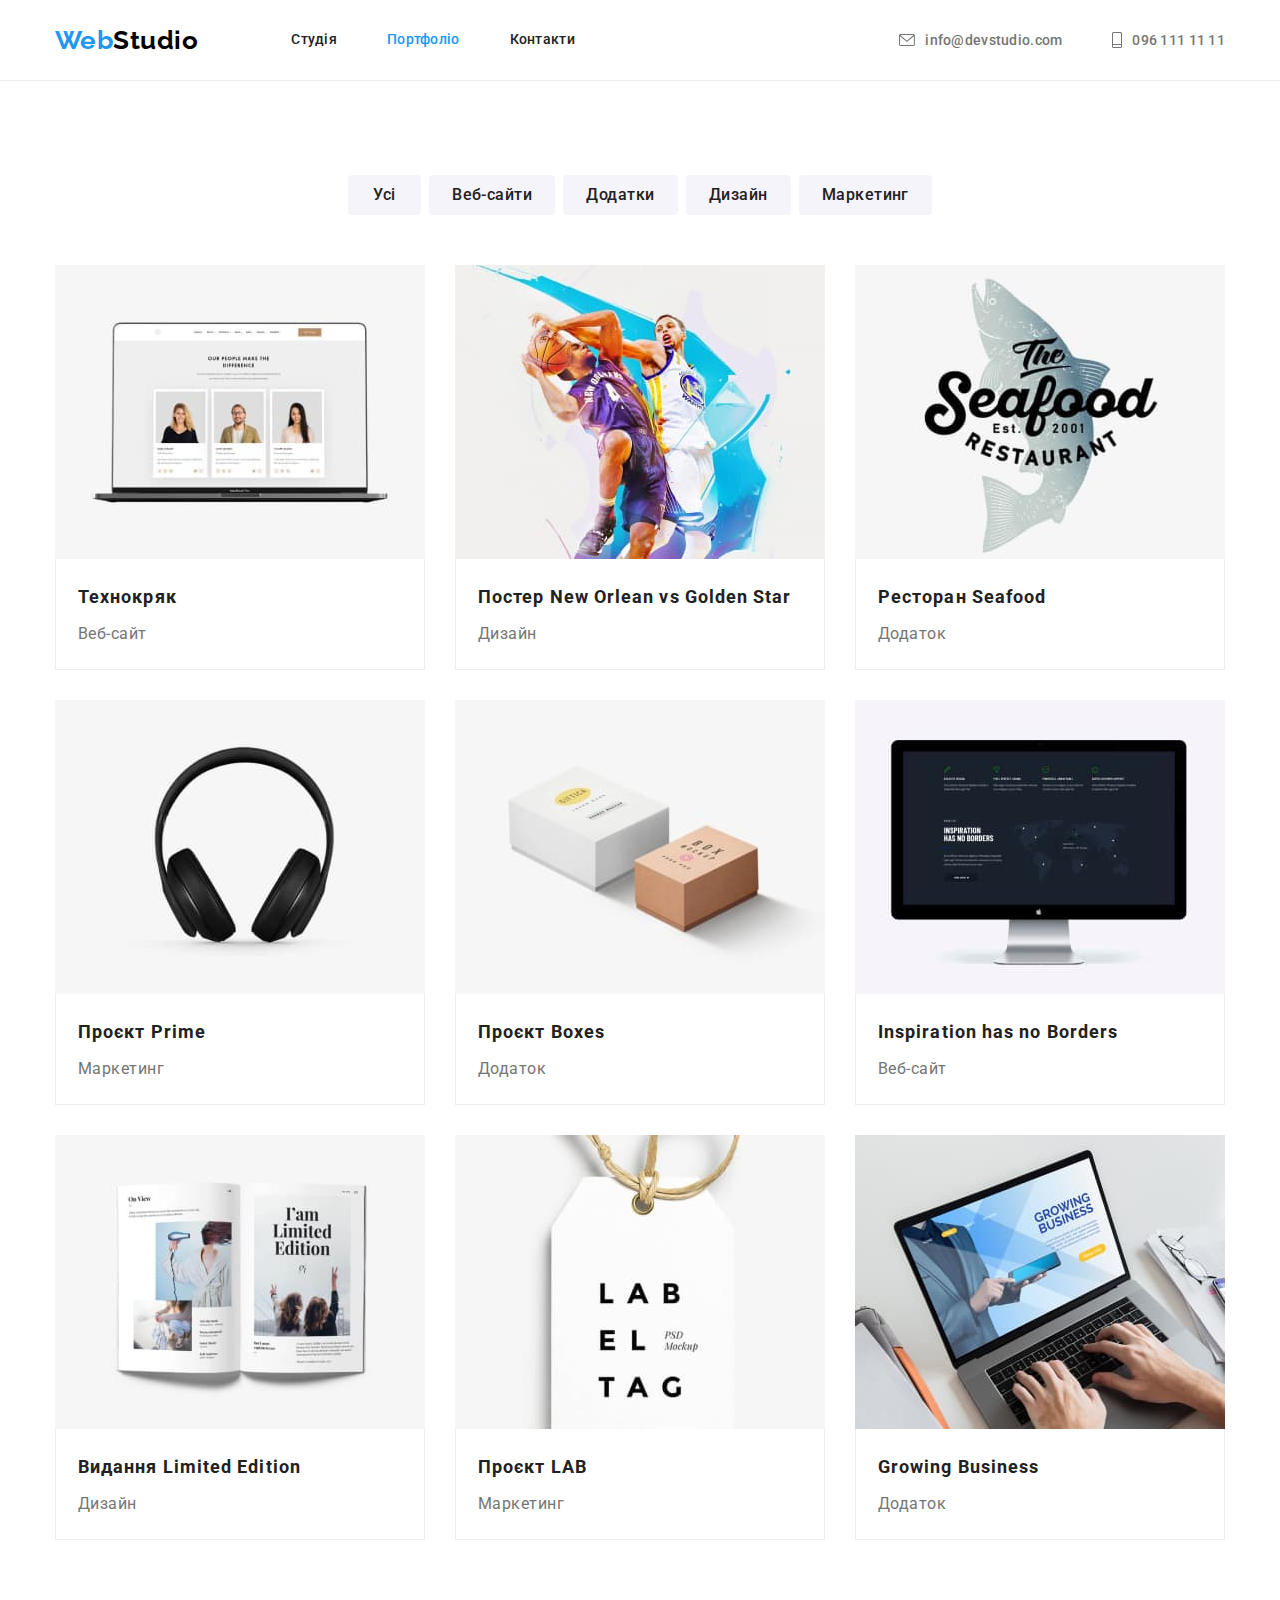
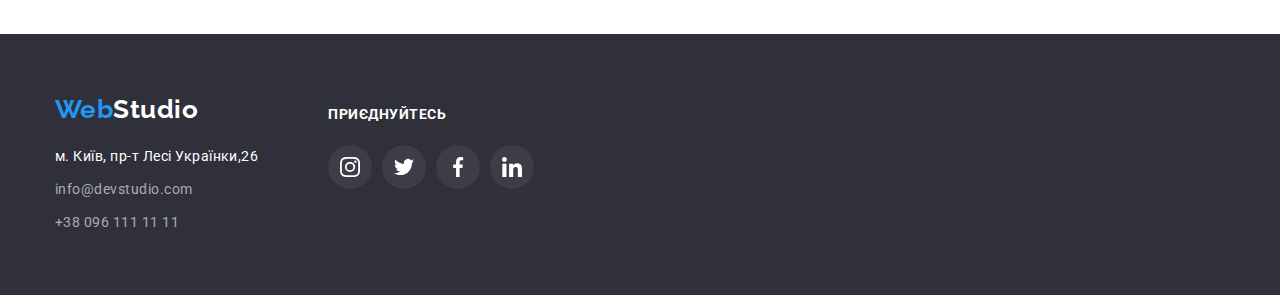
==== portfolio.html @ 96c7c868 "start" ====
<!DOCTYPE html>
<html lang="uk">
  <head>
    <meta charset="UTF-8" />
    <meta http-equiv="X-UA-Compatible" content="IE=edge" />
    <meta name="viewport" content="width=device-width, initial-scale=1.0" />
    <title>Портфоліо</title>

    <link rel="preconnect" href="https://fonts.googleapis.com" />
    <link rel="preconnect" href="https://fonts.gstatic.com" crossorigin />
    <link
      rel="stylesheet"
      href="https://fonts.googleapis.com/css2?family=Raleway:wght@700&family=Roboto:wght@400;500;700;900&display=swap"
    />
    <link
      rel="stylesheet"
      href="https://cdnjs.cloudflare.com/ajax/libs/modern-normalize/1.1.0/modern-normalize.min.css"
    />
    <link rel="stylesheet" href="./css/style.css" />
  </head>
  <body>
    <header class="header">
      <div class="container nav-flex">
        <nav class="header-nav">
          <a class="logo link" href="./index.html"
            >Web<span class="logo-black">Studio</span></a
          >
          <ul class="header-nav-list list">
            <li class="header-nav-item">
              <a class="header-nav-link link" href="./index.html">Студія</a>
            </li>
            <li class="header-nav-item">
              <a class="header-nav-link link current" href="./portfolio.html"
                >Портфоліо</a
              >
            </li>
            <li class="header-nav-item">
              <a class="header-nav-link link" href="">Контакти</a>
            </li>
          </ul>
        </nav>
        <ul class="header-contact-list list">
          <li class="header-contact-item">
            <a class="header-contact-link link" href="mailto:info@devstudio.com"
              ><svg class="contact-icon" width="16" height="12">
                <use href="./images/icons.svg#icon-envelope"></use></svg
              >info@devstudio.com</a
            >
          </li>
          <li class="header-contact-item">
            <a class="header-contact-link link" href="tel:+380961111111"
              ><svg class="contact-icon" width="10" height="16">
                <use href="./images/icons.svg#icon-mobile"></use></svg
              >096 111 11 11</a
            >
          </li>
        </ul>
      </div>
    </header>

    <main>
      <section class="portfolio-section">
        <div class="container">
          <ul class="portfolio-btn-list list">
            <li class="portfolio-btn-item">
              <button class="portfolio-btn" type="button">Усі</button>
            </li>
            <li class="portfolio-btn-item">
              <button class="portfolio-btn" type="button">Веб-сайти</button>
            </li>
            <li class="portfolio-btn-item">
              <button class="portfolio-btn" type="button">Додатки</button>
            </li>
            <li class="portfolio-btn-item">
              <button class="portfolio-btn" type="button">Дизайн</button>
            </li>
            <li class="portfolio-btn-item">
              <button class="portfolio-btn" type="button">Маркетинг</button>
            </li>
          </ul>
        </div>
        <div class="container">
          <ul class="portfolio-list list">
            <li class="portfolio-item">
              <img
                src="./images/img1.jpg"
                width="370"
                height="294"
                alt="відкритий ноутбук з сайтом Технокряк"
              />
              <div class="portfolio-border">
                <h2 class="portfolio-list-title">Технокряк</h2>
                <p class="portfolio-list-text">Веб-сайт</p>
              </div>
            </li>
            <li class="portfolio-item">
              <img
                src="./images/img2.jpg"
                width="370"
                height="294"
                alt="хлопці грають в баскетбол"
              />
              <div class="portfolio-border">
                <h2 class="portfolio-list-title">
                  Постер New Orlean vs Golden Star
                </h2>
                <p class="portfolio-list-text">Дизайн</p>
              </div>
            </li>
            <li class="portfolio-item">
              <img
                src="./images/img3.jpg"
                width="370"
                height="294"
                alt="логотип ресторана Seafood"
              />
              <div class="portfolio-border">
                <h2 class="portfolio-list-title">Ресторан Seafood</h2>
                <p class="portfolio-list-text">Додаток</p>
              </div>
            </li>
            <li class="portfolio-item">
              <img
                src="./images/img4.jpg"
                width="370"
                height="294"
                alt="навушники"
              />
              <div class="portfolio-border">
                <h2 class="portfolio-list-title">Проєкт Prime</h2>
                <p class="portfolio-list-text">Маркетинг</p>
              </div>
            </li>
            <li class="portfolio-item">
              <img
                src="./images/img5.jpg"
                width="370"
                height="294"
                alt="дві коробки"
              />
              <div class="portfolio-border">
                <h2 class="portfolio-list-title">Проєкт Boxes</h2>
                <p class="portfolio-list-text">Додаток</p>
              </div>
            </li>
            <li class="portfolio-item">
              <img
                src="./images/img6.jpg"
                width="370"
                height="294"
                alt="комп'ютерний монітор"
              />
              <div class="portfolio-border">
                <h2 class="portfolio-list-title">Inspiration has no Borders</h2>
                <p class="portfolio-list-text">Веб-сайт</p>
              </div>
            </li>
            <li class="portfolio-item">
              <img
                src="./images/img7.jpg"
                width="370"
                height="294"
                alt="відкритий журнал"
              />
              <div class="portfolio-border">
                <h2 class="portfolio-list-title">Видання Limited Edition</h2>
                <p class="portfolio-list-text">Дизайн</p>
              </div>
            </li>
            <li class="portfolio-item">
              <img
                src="./images/img8.jpg"
                width="370"
                height="294"
                alt="етикетка LAB"
              />
              <div class="portfolio-border">
                <h2 class="portfolio-list-title">Проєкт LAB</h2>
                <p class="portfolio-list-text">Маркетинг</p>
              </div>
            </li>
            <li class="portfolio-item">
              <img
                src="./images/img9.jpg"
                width="370"
                height="294"
                alt="людина працює на макбуке"
              />
              <div class="portfolio-border">
                <h2 class="portfolio-list-title">Growing Business</h2>
                <p class="portfolio-list-text">Додаток</p>
              </div>
            </li>
          </ul>
        </div>
        <!-- <div class="portfolio-bottom">
            <h2 hidden>Костыль для выравнивания блоков секции, чтобы он не заезжал на футер, когда будет добавлен фон</h2>
          </div> -->
      </section>
    </main>

    <footer class="footer">
      <div class="container">
        <div class="footer-flex">
          <div class="footer-contacts-flex">
            <a class="logo link" href="/index.html"
              >Web<span class="logo-white">Studio</span></a
            >
            <address class="footer-contact">
              <ul class="footer-contact-list list">
                <li class="footer-contact-item">
                  <a
                    class="footer-contact-link address link"
                    href="http://surl.li/cvmoc"
                    target="_blank"
                    rel="noopener noreferrer nofollow"
                    >м. Київ, пр-т Лесі Українки,26</a
                  >
                </li>
                <li class="footer-contact-item">
                  <a
                    href="mailto:info@devstudio.com"
                    class="footer-contact-link link"
                    >info@devstudio.com</a
                  >
                </li>
                <li class="footer-contact-item">
                  <a href="tel:+380961111111" class="footer-contact-link link"
                    >+38 096 111 11 11</a
                  >
                </li>
              </ul>
            </address>
          </div>
          <div class="footer-social-flex">
            <p class="footer-social-text">ПРИЄДНУЙТЕСЬ</p>
            <ul class="footer-social-list list">
              <li class="footer-social-item">
                <a class="footer-social-link" href=""
                  ><svg class="footer-social-icon" width="20" height="20">
                    <use href="./images/icons.svg#icon-instagram"></use></svg
                ></a>
              </li>
              <li class="footer-social-item">
                <a class="footer-social-link" href=""
                  ><svg class="footer-social-icon" width="20" height="20">
                    <use href="./images/icons.svg#icon-twitter"></use></svg
                ></a>
              </li>
              <li class="footer-social-item">
                <a class="footer-social-link" href=""
                  ><svg class="footer-social-icon" width="20" height="20">
                    <use href="./images/icons.svg#icon-facebook"></use></svg
                ></a>
              </li>
              <li class="footer-social-item">
                <a class="footer-social-link" href=""
                  ><svg class="footer-social-icon" width="20" height="20">
                    <use href="./images/icons.svg#icon-linkedin"></use></svg
                ></a>
              </li>
            </ul>
          </div>
        </div>
      </div>
    </footer>
  </body>
</html>
---- css/style.css ----
:root {
    --primary-text-color: #212121;
    --secondary-text-color: #757575;
    --white-text-color: #ffffff;
    --accent-color: #2196f3;
    --black-logo-color: #000000;
    --footer-text-color: rgba(255, 255, 255, 0.6);
    --white-background-color: #ffffff;
    --hero-background-color: #2f303a;
    --team-background-color: #f5f4fa;
}

body {
    font-family: "Roboto", sans-serif;
    letter-spacing: 0.03em;
    background-color: var(--white-background-color);
    color: var(--primary-text-color);
    margin: 0;
}

/* remove list points */
.list {
    list-style: none;
}
/* remove link underlining */
.link {
    text-decoration: none;
}

/* reset margin, padding */
h1,
h2,
h3,
h4,
h5,
h6,
p,
ul {
  margin: 0;
  padding: 0;
}

.visually-hidden {
    position: absolute;
    width: 1px;
    height: 1px;
    margin: -1px;
    clip: rect(0 0 0 0);
}

.container {
  width: 1200px;
  margin-left: auto;
  margin-right: auto;
  padding-left: 15px;
  padding-right: 15px;
  /* outline: 2px solid red; */
}

.logo {
    font-family: "Raleway", sans-serif;
    font-weight: 700;
    font-size: 26px;
    line-height: 1.19;
    color: var(--accent-color);
    align-items: center;
    text-align: center;
}

.section-title {
    font-weight: 700;
    font-size: 36px;
    line-height: 1.17;
    text-align: center;
    color: var(--primary-text-color);
}

.features-icon-fon {
    display: flex;
    width: 270px;
    height: 120px;
    align-items: center;
    justify-content: center;
    flex-direction: column;
    margin-bottom: 30px;
    background-color: var(--team-background-color);
}

.footer-contact-link {
    font-style: normal;
    font-size: 14px;
    line-height: 1.71;
    color: var(--footer-text-color);
}

.footer-contact-link:hover,
.footer-contact-link:focus {
    color: var(--accent-color);
}


/*HEADER*/


.header {
    border-bottom: 1px solid #ececec;
}

.nav-flex {
    display: flex;
    align-items: center;
}

.header-nav {
    display: flex;
    align-items: center;
}

.logo-black {
    color: var(--black-logo-color);
}

.header-nav-list {
    display: flex;
    margin-left: 93px;
}

.header-nav-item:not(:last-child) {
    margin-right: 50px;
}

.header-nav-link {
    display: block;
    padding-top: 32px;
    padding-bottom: 32px;

    font-weight: 500;
    font-size: 14px;
    line-height: 1.14;
    letter-spacing: 0.02em;
    color: var(--primary-text-color);
}

.header-contact-list {
    display: flex;
    margin-left: auto;
}

.header-contact-item + .header-contact-item {
    margin-left: 50px;
}

.header-contact-link {
    display: inline-flex;
    padding: 32px 0px 32px;
    font-weight: 500;
    font-size: 14px;
    line-height: 16px;
    letter-spacing: 0.02em;
    color: var(--secondary-text-color);
    align-items: center;
}

.contact-icon {
    margin-right: 10px;
    fill: currentColor;
}

.header-nav-link:hover,
.header-nav-link:focus,
.header-contact-link:hover,
.header-contact-link:focus {
    color: var(--accent-color);
}

.header-nav-link.current {
    color: var(--accent-color);
}

/*     HERO    */

.hero {
    padding-top: 200px;
    padding-bottom: 200px;
    background-color: var(--hero-background-color);
    
    background-image: linear-gradient(to right, rgba(47, 48, 58, 0.4),
        rgba(47, 48, 58, 0.4)),
    url(../images/hero.jpg);
    max-width: 1600px;
    min-height: 600px;
    margin-left: auto;
    margin-right: auto;

    background-repeat: no-repeat;
    background-position: center;
    background-size: cover;
    text-align: center;
}

.hero-title {
    margin-bottom: 30px;
    margin-left: auto;
    margin-right: auto;
    max-width: 696px;

    font-weight: 900;
    font-size: 44px;
    line-height: 1.36;
    letter-spacing: 0.06em;
    text-transform: uppercase;
    color: var(--white-text-color);
}

.hero-btn {
    display: inline-block;
    min-width: 200px;
    border-radius: 4px;
    border: 1px solid transparent;
    padding: 10px 32px;

    background-color: var(--accent-color);
    color: var(--white-text-color);

    font-family: "Roboto", sans-serif;
    font-weight: 700;
    font-size: 16px;
    line-height: 1.88;
    align-items: center;
    text-align: center;
    letter-spacing: 0.06em;
    cursor: pointer;
}
  
.hero-btn:hover,
.hero-btn:focus {
    background-color: var(--white-text-color);
    color: var(--accent-color);
}



.features-section {
    padding-top: 94px;
    padding-bottom: 94px;
}
  
.features-list {
    display: flex;
}
  
.features-item:not(:last-child) {
    margin-right: 30px;
    max-width: 270px;
}

.features-icon {
    align-items: center;
}

.features-title {
    margin-bottom: 10px;

    font-weight: 700;
    font-size: 14px;
    line-height: 1.14;
    text-transform: uppercase;
}

.features-text {
    font-size: 14px;
    line-height: 1.71;
    color: var(--secondary-text-color);
}  



.work-section {
    padding-bottom: 94px;
}

.work-list {
    display: flex;
}
  
.work-item:not(:last-child) {
    margin-right: 30px;
}
  
.section-title {
    margin-bottom: 50px;
}


.team-section {
    padding-top: 94px;
    padding-bottom: 94px;
    
    background-color: var(--team-background-color);
}

.team-list {
    display: flex;
}
  
.team-item:not(:last-child) {
    margin-right: 30px;
    
}
  
.team-workers {
    padding: 30px 0px;
    box-shadow: 0px 1px 3px rgba(0, 0, 0, 0.12), 0px 1px 1px rgba(0, 0, 0, 0.14),
    0px 2px 1px rgba(0, 0, 0, 0.2);
    background-color: var(--white-background-color);
}
  
.team-worker {
    font-weight: 500;
    font-size: 16px;
    line-height: 1.19;
    text-align: center;
}
  
.team-profession {
    margin-top: 10px;

    font-size: 16px;
    line-height: 1.19;
    text-align: center;
    color: var(--secondary-text-color);
}

.team-social-list {
    display: flex;
    padding: 0px 32px;
    margin-top: 16px;
    list-style: none;
    justify-content: space-between;
    align-items: center;
}

.team-social-item {
    width: 44px;
    height: 44px;
}

.team-social-link {
    width: 44px;
    height: 44px;
    display: block;
    border-radius: 50%;
    color: #afb1b8;
    background-color: #ffffff;
}

.team-social-link:hover,
.team-social-link:focus {
    color: #ffffff;
    background-color: var(--accent-color);
}

.team-social-icon {
    margin: 12px 0px 0px 12px;
    fill: currentColor;
}

/* -----CLIENTS-----*/

.client-section {
    padding-top: 94px;
    padding-bottom: 94px;
}

.client-title {
    margin-bottom: 50px;
    font-weight: 700;
    font-size: 36px;
    line-height: 1.17;
    text-align: center;
}

.client-list {
    display: flex;
    padding: 0;
    margin: 0;
    list-style: none;
    justify-content: space-between;
    align-items: center;
}

.client-item {
    width: 170px;
    height: 90px;
}

.client-item:not(:last-child) {
    margin-right: 30px;
}

.client-link {
    width: 170px;
    height: 90px;
    display: block;
    border: 1px solid #afb1b8;
    color: #afb1b8;
    background-color: #fff;
    padding: 16px 32px;
}
  
.client-link:hover,
.client-link:focus {
    color: var(--accent-color);
    border-color: var(--accent-color);
}
  
.client-icon {
    fill: currentColor;
}
  
.client-item:hover,
.client-item:focus {
    color: var(--accent-color);
    border-color: var(--accent-color);
}


/*    FOOTER    */

.footer {
    padding-top: 60px;
    padding-bottom: 60px;
    background-color: var(--hero-background-color);
}

.footer-flex {
    display: flex;
    margin: 0;
    padding: 0;
    list-style: none;
}
  
.footer-social-text {
    padding: 20px 0px 10px 0px;
    margin-bottom: 20px;
    font-weight: 700;
    font-size: 14px;
    line-height: 1.14px;
    text-transform: uppercase;
    color: var(--white-text-color);
}
  
.footer-social-flex {
    margin-left: 70px;
    width: 206px;
}
  
.footer-social-list {
    display: flex;
    padding: 0;
    margin-top: 0;
    list-style: none;
    justify-content: space-between;
    align-items: center;
}
  
.footer-social-item {
    width: 44px;
    height: 44px;
}
  
.footer-social-link {
    width: 44px;
    height: 44px;
    display: block;
    border-radius: 50%;
    color: #ffffff;
    background-color: #ffffff10;
}
  
.footer-social-link:hover,
.footer-social-link:focus {
    color: #ffffff;
    background-color: var(--accent-color);
}
  
.footer-social-icon {
    margin: 12px 0px 0px 12px;
    fill: currentColor;
}
  
.logo-white {
    color: var(--white-text-color);
}

.footer-contact {
    margin-top: 20px;
}

.footer-contact-link.address {
    color: var(--white-text-color);
}

.footer-contact-item,
.footer-contact-item {
    margin-top: 9px;
}


/* ---------------------------------------------- */
/* --------------------ПОРТФОЛИО----------------- */
/* ---------------------------------------------- */

.portfolio-section {
    padding-top: 94px;
    padding-bottom: 94px;
}
  
.portfolio-btn-list {
    display: flex;
    justify-content: center;
    margin-bottom: 50px;
}
  
.portfolio-btn-item:not(:last-child) {
    margin-right: 8px;
}

.portfolio-btn {
    display: inline-block;
    min-width: 73px;
    border-radius: 4px;
    border: 1px solid transparent;
    padding: 6px 22px;

    font-family: "Roboto", sans-serif;
    font-weight: 500;
    font-size: 16px;
    line-height: 1.63;
    letter-spacing: 0.03em;
    text-align: center;
    background-color: var(--team-background-color);
    color: var(--primary-text-color);
    cursor: pointer;
}
  
.portfolio-btn:hover,
.portfolio-btn:focus {
    background-color: var(--accent-color);
    color: var(--white-text-color);
    box-shadow: 0px 3px 1px rgba(0, 0, 0, 0.1), 0px 1px 2px rgba(0, 0, 0, 0.08), 0px 2px 2px rgba(0, 0, 0, 0.12);
}

.portfolio-list {
    display: flex;
    flex-wrap: wrap;
    margin: -15px;
}

.portfolio-item {
    margin: 15px;
    max-width: 370px;
}
img {
    display: block;
    max-width: 100%;
    height: auto;
}

.portfolio-item:hover,
.portfolio-item:focus {
  box-shadow: 0px 3px 1px rgba(0, 0, 0, 0.1), 0px 1px 2px rgba(0, 0, 0, 0.08), 0px 2px 2px rgba(0, 0, 0, 0.12);
}

.portfolio-border {
    border: 1px solid #eeeeee;
    border-top: transparent;
    padding: 20px 0px 20px 22px;
}

.portfolio-list-title {
    font-weight: 700;
    font-size: 18px;
    line-height: 2;
    letter-spacing: 0.06em;
}
  
.portfolio-list-text {
    margin-top: 4px;

    font-size: 16px;
    line-height: 1.87;
    color: var(--secondary-text-color);
}
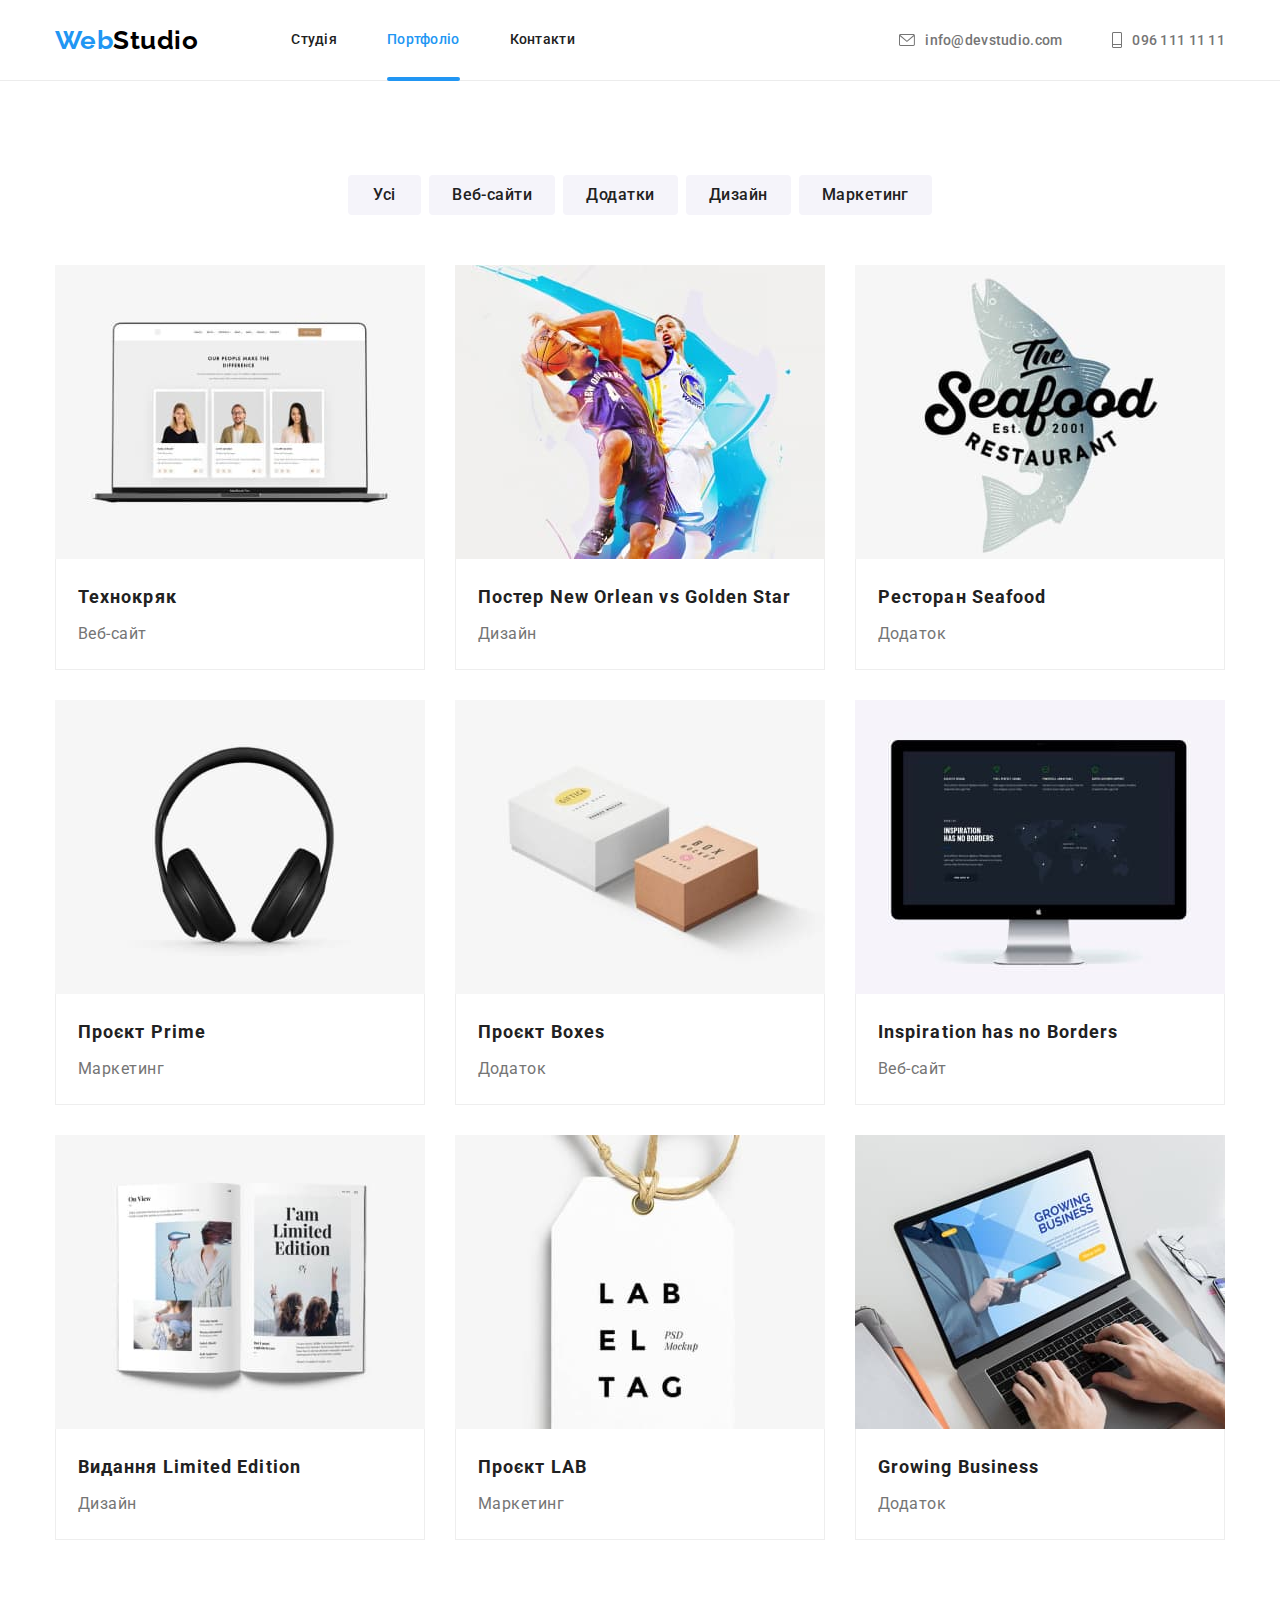
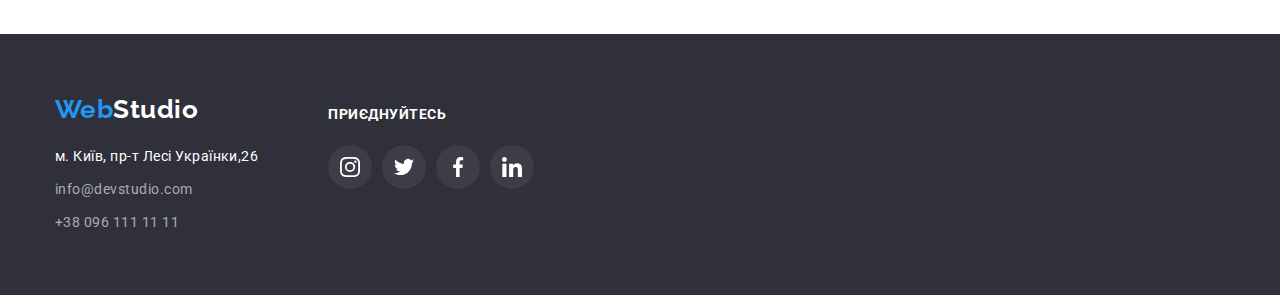
==== commit 26cb6931: "commit" ====
--- a/portfolio.html
+++ b/portfolio.html
@@ -43,15 +43,13 @@
           <li class="header-contact-item">
             <a class="header-contact-link link" href="mailto:info@devstudio.com"
               ><svg class="contact-icon" width="16" height="12">
-                <use href="./images/icons.svg#icon-envelope"></use></svg
-              >info@devstudio.com</a
+                <use href="./images/icons.svg#icon-envelope"></use></svg              >info@devstudio.com</a
             >
           </li>
           <li class="header-contact-item">
             <a class="header-contact-link link" href="tel:+380961111111"
               ><svg class="contact-icon" width="10" height="16">
-                <use href="./images/icons.svg#icon-mobile"></use></svg
-              >096 111 11 11</a
+                <use href="./images/icons.svg#icon-mobile"></use></svg              >096 111 11 11</a
             >
           </li>
         </ul>
@@ -82,24 +80,28 @@
         <div class="container">
           <ul class="portfolio-list list">
             <li class="portfolio-item">
-              <img
-                src="./images/img1.jpg"
-                width="370"
-                height="294"
-                alt="відкритий ноутбук з сайтом Технокряк"
-              />
+              <div class="portfolio-description">
+                <img
+                 src="./images/img1.jpg"
+                 width="370"
+                 height="294"
+                 alt="відкритий ноутбук з сайтом Технокряк"/>
+                <div class="portfolio-overlay">
+                  <p class="portfolio-description-text">Ресурс пропонує комплексні пропозиції з різним рівнем функціоналу та сервісів. Все це дозолить відвідувачу отримати вичерпні відомості про компанію чи приватну особу.</p>
+                </div>
+              </div>
               <div class="portfolio-border">
                 <h2 class="portfolio-list-title">Технокряк</h2>
                 <p class="portfolio-list-text">Веб-сайт</p>
               </div>
             </li>
             <li class="portfolio-item">
-              <img
-                src="./images/img2.jpg"
-                width="370"
-                height="294"
-                alt="хлопці грають в баскетбол"
-              />
+              <div class="portfolio-description">
+                <img src="./images/img2.jpg" width="370" height="294" alt="хлопці грають в баскетбол"/>
+                <div class="portfolio-overlay">
+                  <p class="portfolio-description-text">Ресурс пропонує комплексні пропозиції з різним рівнем функціоналу та сервісів. Все це дозолить відвідувачу отримати вичерпні відомості про компанію чи приватну особу.</p>
+                </div>
+              </div>
               <div class="portfolio-border">
                 <h2 class="portfolio-list-title">
                   Постер New Orlean vs Golden Star
@@ -108,84 +110,112 @@
               </div>
             </li>
             <li class="portfolio-item">
-              <img
+              <div class="portfolio-description">
+                <img
                 src="./images/img3.jpg"
                 width="370"
                 height="294"
-                alt="логотип ресторана Seafood"
-              />
+                alt="логотип ресторана Seafood"/>
+                <div class="portfolio-overlay">
+                  <p class="portfolio-description-text">Ресурс пропонує комплексні пропозиції з різним рівнем функціоналу та сервісів. Все це дозолить відвідувачу отримати вичерпні відомості про компанію чи приватну особу.</p>
+                </div>
+              </div>
               <div class="portfolio-border">
                 <h2 class="portfolio-list-title">Ресторан Seafood</h2>
                 <p class="portfolio-list-text">Додаток</p>
               </div>
             </li>
             <li class="portfolio-item">
-              <img
+              <div class="portfolio-description">
+                <img
                 src="./images/img4.jpg"
                 width="370"
                 height="294"
-                alt="навушники"
-              />
+                alt="навушники"/>
+                <div class="portfolio-overlay">
+                  <p class="portfolio-description-text">Ресурс пропонує комплексні пропозиції з різним рівнем функціоналу та сервісів. Все це дозолить відвідувачу отримати вичерпні відомості про компанію чи приватну особу.</p>
+                </div>
+              </div>
               <div class="portfolio-border">
                 <h2 class="portfolio-list-title">Проєкт Prime</h2>
                 <p class="portfolio-list-text">Маркетинг</p>
               </div>
             </li>
             <li class="portfolio-item">
-              <img
+              <div class="portfolio-description">
+                <img
                 src="./images/img5.jpg"
                 width="370"
                 height="294"
-                alt="дві коробки"
-              />
+                alt="дві коробки"/>
+                <div class="portfolio-overlay">
+                  <p class="portfolio-description-text">Ресурс пропонує комплексні пропозиції з різним рівнем функціоналу та сервісів. Все це дозолить відвідувачу отримати вичерпні відомості про компанію чи приватну особу.</p>
+                </div>
+              </div>
               <div class="portfolio-border">
                 <h2 class="portfolio-list-title">Проєкт Boxes</h2>
                 <p class="portfolio-list-text">Додаток</p>
               </div>
             </li>
             <li class="portfolio-item">
-              <img
+              <div class="portfolio-description">
+                <img
                 src="./images/img6.jpg"
                 width="370"
                 height="294"
-                alt="комп'ютерний монітор"
-              />
+                alt="комп'ютерний монітор"/>
+                <div class="portfolio-overlay">
+                  <p class="portfolio-description-text">Ресурс пропонує комплексні пропозиції з різним рівнем функціоналу та сервісів. Все це дозолить відвідувачу отримати вичерпні відомості про компанію чи приватну особу.</p>
+                </div>
+              </div>
               <div class="portfolio-border">
                 <h2 class="portfolio-list-title">Inspiration has no Borders</h2>
                 <p class="portfolio-list-text">Веб-сайт</p>
               </div>
             </li>
             <li class="portfolio-item">
-              <img
+              <div class="portfolio-description">
+                <img
                 src="./images/img7.jpg"
                 width="370"
                 height="294"
-                alt="відкритий журнал"
-              />
+                alt="відкритий журнал"/>
+                <div class="portfolio-overlay">
+                  <p class="portfolio-description-text">Ресурс пропонує комплексні пропозиції з різним рівнем функціоналу та сервісів. Все це дозолить відвідувачу отримати вичерпні відомості про компанію чи приватну особу.</p>
+                </div>
+              </div>
               <div class="portfolio-border">
                 <h2 class="portfolio-list-title">Видання Limited Edition</h2>
                 <p class="portfolio-list-text">Дизайн</p>
               </div>
             </li>
             <li class="portfolio-item">
-              <img
+              <div class="portfolio-description">
+                <img
                 src="./images/img8.jpg"
                 width="370"
                 height="294"
-                alt="етикетка LAB"
-              />
+                alt="етикетка LAB"/>
+                <div class="portfolio-overlay">
+                  <p class="portfolio-description-text">Ресурс пропонує комплексні пропозиції з різним рівнем функціоналу та сервісів. Все це дозолить відвідувачу отримати вичерпні відомості про компанію чи приватну особу.</p>
+                </div>
+              </div>
               <div class="portfolio-border">
                 <h2 class="portfolio-list-title">Проєкт LAB</h2>
                 <p class="portfolio-list-text">Маркетинг</p>
               </div>
             </li>
             <li class="portfolio-item">
-              <img
+              <div class="portfolio-description">
+                <img
                 src="./images/img9.jpg"
                 width="370"
                 height="294"
-                alt="людина працює на макбуке"
-              />
+                alt="людина працює на макбуке"/>
+                <div class="portfolio-overlay">
+                  <p class="portfolio-description-text">Ресурс пропонує комплексні пропозиції з різним рівнем функціоналу та сервісів. Все це дозолить відвідувачу отримати вичерпні відомості про компанію чи приватну особу.</p>
+                </div>
+              </div>
               <div class="portfolio-border">
                 <h2 class="portfolio-list-title">Growing Business</h2>
                 <p class="portfolio-list-text">Додаток</p>
--- a/css/style.css
+++ b/css/style.css
@@ -91,6 +91,8 @@
     font-size: 14px;
     line-height: 1.71;
     color: var(--footer-text-color);
+
+    transition: color 250ms cubic-bezier(0.4, 0, 0.2, 1);
 }
 
 .footer-contact-link:hover,
@@ -139,6 +141,9 @@
     line-height: 1.14;
     letter-spacing: 0.02em;
     color: var(--primary-text-color);
+
+    position: relative;
+    transition: color 250ms cubic-bezier(0.4, 0, 0.2, 1);
 }
 
 .header-contact-list {
@@ -159,6 +164,8 @@
     letter-spacing: 0.02em;
     color: var(--secondary-text-color);
     align-items: center;
+
+    transition: color 250ms cubic-bezier(0.4, 0, 0.2, 1);
 }
 
 .contact-icon {
@@ -175,6 +182,18 @@
 
 .header-nav-link.current {
     color: var(--accent-color);
+}
+
+.header-nav-link.current::after {
+    position: absolute;
+    display: block;
+    content: '';
+    width: 100%;
+    height: 4px;
+    border-radius: 2px;
+    bottom: -1px;
+    background-color: var(--accent-color)
+
 }
 
 /*     HERO    */
@@ -230,6 +249,8 @@
     text-align: center;
     letter-spacing: 0.06em;
     cursor: pointer;
+
+    transition: background-color 250ms cubic-bezier(0.4, 0, 0.2, 1), color 250ms cubic-bezier(0.4, 0, 0.2, 1);
 }
   
 .hero-btn:hover,
@@ -282,11 +303,29 @@
 .work-list {
     display: flex;
 }
+
+.work-item {
+    position: relative;
+}
   
 .work-item:not(:last-child) {
     margin-right: 30px;
 }
-  
+
+.work-text {
+    width: 100%;
+    position: absolute;
+    bottom: 0;
+    left: 0;
+    padding: 27px 0px;
+    font-weight: bold;
+    font-size: 14px;
+    line-height: 1.14;
+    text-align: center;
+    text-transform: uppercase;
+    color: var(--white-text-color);
+    background-color: rgba(47, 48, 58, 0.8);
+}
 .section-title {
     margin-bottom: 50px;
 }
@@ -302,6 +341,11 @@
 .team-list {
     display: flex;
 }
+
+.team-item {
+    box-shadow: 0px 1px 3px rgba(0, 0, 0, 0.12), 0px 1px 1px rgba(0, 0, 0, 0.14), 0px 2px 1px rgba(0, 0, 0, 0.2);
+    background-color: var(--white-background-color);
+}
   
 .team-item:not(:last-child) {
     margin-right: 30px;
@@ -310,9 +354,6 @@
   
 .team-workers {
     padding: 30px 0px;
-    box-shadow: 0px 1px 3px rgba(0, 0, 0, 0.12), 0px 1px 1px rgba(0, 0, 0, 0.14),
-    0px 2px 1px rgba(0, 0, 0, 0.2);
-    background-color: var(--white-background-color);
 }
   
 .team-worker {
@@ -352,6 +393,7 @@
     border-radius: 50%;
     color: #afb1b8;
     background-color: #ffffff;
+    transition: background-color 250ms cubic-bezier(0.4, 0, 0.2, 1), color 250ms cubic-bezier(0.4, 0, 0.2, 1);
 }
 
 .team-social-link:hover,
@@ -392,6 +434,7 @@
 .client-item {
     width: 170px;
     height: 90px;
+    transition: border-color 250ms cubic-bezier(0.4, 0, 0.2, 1), color 250ms cubic-bezier(0.4, 0, 0.2, 1);
 }
 
 .client-item:not(:last-child) {
@@ -406,6 +449,7 @@
     color: #afb1b8;
     background-color: #fff;
     padding: 16px 32px;
+    transition: border-color 250ms cubic-bezier(0.4, 0, 0.2, 1), color 250ms cubic-bezier(0.4, 0, 0.2, 1);
 }
   
 .client-link:hover,
@@ -476,6 +520,7 @@
     border-radius: 50%;
     color: #ffffff;
     background-color: #ffffff10;
+    transition: background-color 250ms cubic-bezier(0.4, 0, 0.2, 1), color 250ms cubic-bezier(0.4, 0, 0.2, 1);
 }
   
 .footer-social-link:hover,
@@ -501,7 +546,6 @@
     color: var(--white-text-color);
 }
 
-.footer-contact-item,
 .footer-contact-item {
     margin-top: 9px;
 }
@@ -524,6 +568,38 @@
   
 .portfolio-btn-item:not(:last-child) {
     margin-right: 8px;
+}
+
+.portfolio-item:hover .portfolio-overlay {
+    transform: translateY(0);
+}
+
+.portfolio-description {
+    position: relative;
+    overflow: hidden;
+}
+  
+.portfolio-overlay {
+    position: absolute;
+    display: inline-block;
+    content: '';
+    width: 100%;
+    height: 100%;
+    top: 0;
+    left: 0;
+    background-color: rgba(33, 150, 243, 0.9);
+    transform: translateY(100%);
+    transition: transform 250ms cubic-bezier(0.4, 0, 0.2, 1);
+}
+  
+.portfolio-description-text {
+    position: absolute;
+    top: 0;
+    left: 0;
+    padding: 63px 24px;
+    font-size: 18px;
+    line-height: 1.56;
+    color: var(--white-text-color);
 }
 
 .portfolio-btn {
@@ -542,6 +618,7 @@
     background-color: var(--team-background-color);
     color: var(--primary-text-color);
     cursor: pointer;
+    transition: background-color 250ms cubic-bezier(0.4, 0, 0.2, 1), color 250ms cubic-bezier(0.4, 0, 0.2, 1), box-shadow 250ms cubic-bezier(0.4, 0, 0.2, 1);
 }
   
 .portfolio-btn:hover,
@@ -560,6 +637,7 @@
 .portfolio-item {
     margin: 15px;
     max-width: 370px;
+    transition: box-shadow 250ms cubic-bezier(0.4, 0, 0.2, 1);
 }
 img {
     display: block;
@@ -594,3 +672,49 @@
 }
 
 
+/* ----------------MODAL--------------------- */
+
+.backdrop {
+    position: fixed;
+    display: flex;
+    align-items: center;
+    justify-content: center;
+    width: 100vw;
+    height: 100vh;
+    background-color: rgba(0, 0, 0, 0.2);;
+    top: 0;
+    transition: opacity 250ms cubic-bezier(0.4, 0, 0.2, 1), visibility 250ms cubic-bezier(0.4, 0, 0.2, 1);
+}
+  
+.backdrop.is-hidden {
+    opacity: 0;
+    visibility: hidden;
+    pointer-events: none;
+}
+  
+.backdrop.is-hidden .modal {
+    transform: scale(2);
+}
+  
+.modal {
+    width: 528px;
+    min-height: 581px;
+    background-color: #ffffff;
+    position: relative;
+    transform: scale(1);
+    transition: transform 250ms cubic-bezier(0.4, 0, 0.2, 1);
+}
+  
+.close-btn {
+    position: absolute;
+    display: flex;
+    align-items: center;
+    justify-content: center;
+    right: 8px;
+    top: 8px;
+    background-color: transparent;
+    border-radius: 50%;
+    width: 30px;
+    height: 30px;
+    border: 1px solid #000000;
+}
